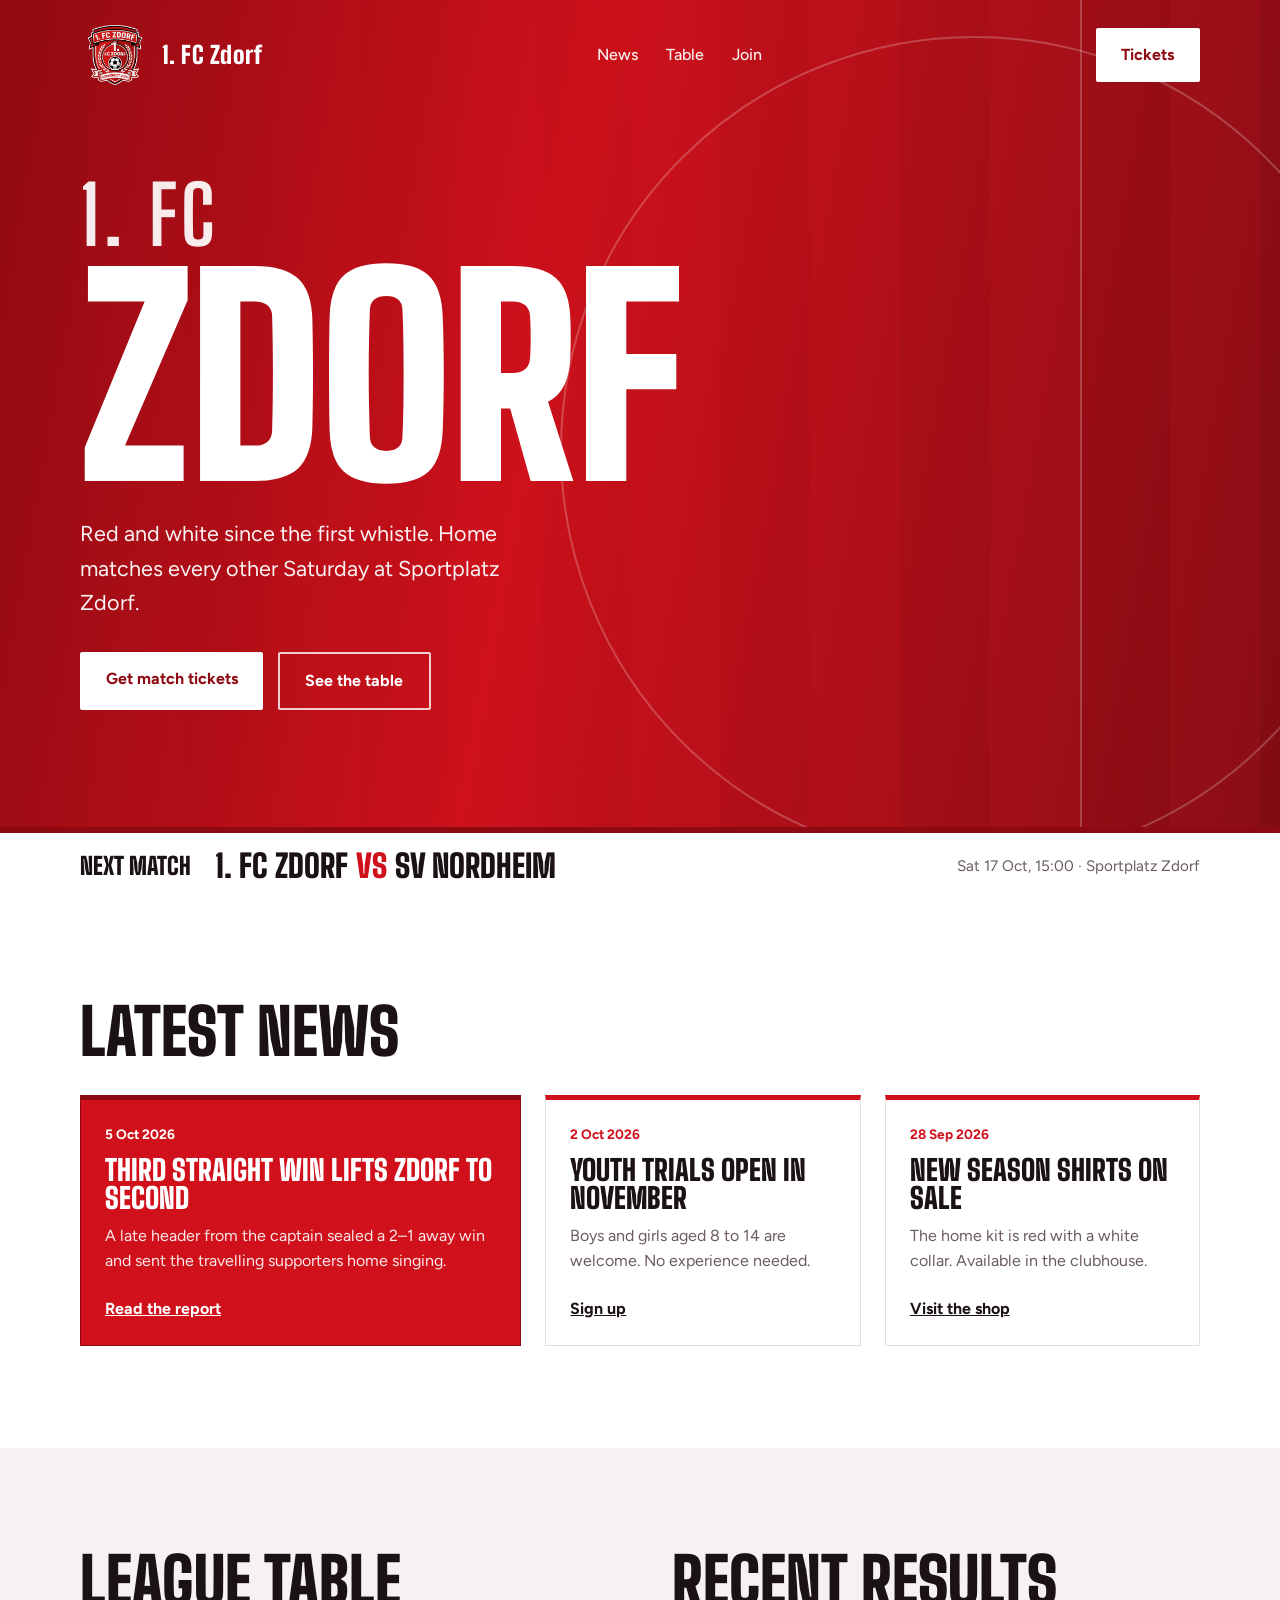
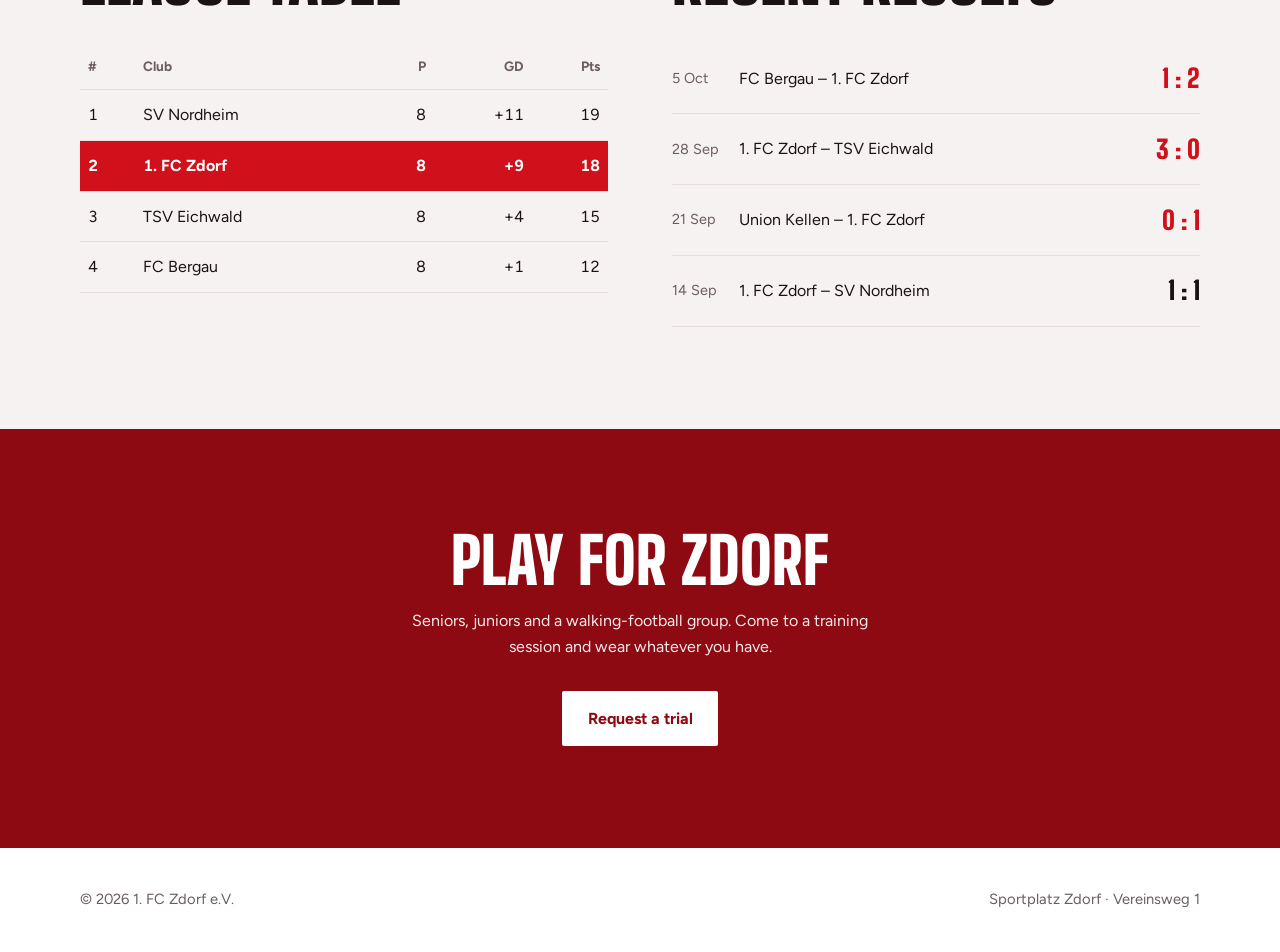
==== index.html @ 0dcc2138 "Initial commit" ====
<!DOCTYPE html>
<html lang="en">

<head>
    <meta charset="utf-8">
    <meta name="viewport" content="width=device-width, initial-scale=1, viewport-fit=cover">
    <title>1. FC Zdorf</title>
    <link rel="preconnect" href="https://fonts.googleapis.com">
    <link rel="preconnect" href="https://fonts.gstatic.com" crossorigin>
    <link
        href="https://fonts.googleapis.com/css2?family=Big+Shoulders+Display:wght@700;900&family=Figtree:wght@400;500;700&display=swap"
        rel="stylesheet">
    <link rel="stylesheet" href="/css/root.css">
    <link rel="stylesheet" href="/css/index.css">
</head>

<body>

    <header class="hero" id="top">
        <nav>
            <div class="wrap">
                <a class="brand" href="#top" aria-label="1. FC Zdorf home">
                    <img class="crest" src="/assets/FC Zdorf Logo Transparent.png" alt="">
                    1. FC Zdorf
                </a>
                <ul>
                    <li><a href="#news">News</a></li>
                    <li><a href="#table">Table</a></li>
                    <li><a href="#join">Join</a></li>
                </ul>
                <a class="btn btn-white" href="#tickets">Tickets</a>
            </div>
        </nav>

        <div class="hero-body">
            <div class="wrap">
                <h1><small>1. FC</small><span>Zdorf</span></h1>
                <p class="lead">Red and white since the first whistle. Home matches every other Saturday at Sportplatz
                    Zdorf.</p>
                <div class="cta">
                    <a class="btn btn-white" href="#tickets">Get match tickets</a>
                    <a class="btn btn-ghost" href="#table">See the table</a>
                </div>
            </div>
        </div>

        <div class="matchbar" id="tickets">
            <div class="wrap">
                <b>Next match</b>
                <div class="teams">1. FC Zdorf<i>vs</i>SV Nordheim</div>
                <time datetime="2026-10-17T15:00">Sat 17 Oct, 15:00 · Sportplatz Zdorf</time>
            </div>
        </div>
    </header>

    <main>
        <section class="block" id="news">
            <div class="wrap">
                <h2>Latest news</h2>
                <div class="news">
                    <article class="card feature">
                        <time datetime="2026-10-05">5 Oct 2026</time>
                        <h3>Third straight win lifts Zdorf to second</h3>
                        <p>A late header from the captain sealed a 2–1 away win and sent the travelling supporters home
                            singing.</p>
                        <a href="#">Read the report</a>
                    </article>
                    <article class="card">
                        <time datetime="2026-10-02">2 Oct 2026</time>
                        <h3>Youth trials open in November</h3>
                        <p>Boys and girls aged 8 to 14 are welcome. No experience needed.</p>
                        <a href="#join">Sign up</a>
                    </article>
                    <article class="card">
                        <time datetime="2026-09-28">28 Sep 2026</time>
                        <h3>New season shirts on sale</h3>
                        <p>The home kit is red with a white collar. Available in the clubhouse.</p>
                        <a href="#">Visit the shop</a>
                    </article>
                </div>
            </div>
        </section>

        <section class="block alt" id="table">
            <div class="wrap two">
                <div>
                    <h2>League table</h2>
                    <div style="overflow-x:auto">
                        <table>
                            <thead>
                                <tr>
                                    <th>#</th>
                                    <th>Club</th>
                                    <th class="num">P</th>
                                    <th class="num">GD</th>
                                    <th class="num">Pts</th>
                                </tr>
                            </thead>
                            <tbody>
                                <tr>
                                    <td>1</td>
                                    <td>SV Nordheim</td>
                                    <td class="num">8</td>
                                    <td class="num">+11</td>
                                    <td class="num">19</td>
                                </tr>
                                <tr class="us">
                                    <td>2</td>
                                    <td>1. FC Zdorf</td>
                                    <td class="num">8</td>
                                    <td class="num">+9</td>
                                    <td class="num">18</td>
                                </tr>
                                <tr>
                                    <td>3</td>
                                    <td>TSV Eichwald</td>
                                    <td class="num">8</td>
                                    <td class="num">+4</td>
                                    <td class="num">15</td>
                                </tr>
                                <tr>
                                    <td>4</td>
                                    <td>FC Bergau</td>
                                    <td class="num">8</td>
                                    <td class="num">+1</td>
                                    <td class="num">12</td>
                                </tr>
                            </tbody>
                        </table>
                    </div>
                </div>
                <div>
                    <h2>Recent results</h2>
                    <div class="res"><span class="d">5 Oct</span><span>FC Bergau – 1. FC Zdorf</span><span
                            class="score w">1 : 2</span></div>
                    <div class="res"><span class="d">28 Sep</span><span>1. FC Zdorf – TSV Eichwald</span><span
                            class="score w">3 : 0</span></div>
                    <div class="res"><span class="d">21 Sep</span><span>Union Kellen – 1. FC Zdorf</span><span
                            class="score w">0 : 1</span></div>
                    <div class="res"><span class="d">14 Sep</span><span>1. FC Zdorf – SV Nordheim</span><span
                            class="score">1 : 1</span></div>
                </div>
            </div>
        </section>

        <section class="block join" id="join">
            <div class="wrap">
                <h2>Play for Zdorf</h2>
                <p>Seniors, juniors and a walking-football group. Come to a training session and wear whatever you have.
                </p>
                <a class="btn btn-white" href="#">Request a trial</a>
            </div>
        </section>
    </main>

    <footer>
        <div class="wrap">
            <span>© 2026 1. FC Zdorf e.V.</span>
            <span>Sportplatz Zdorf · Vereinsweg 1</span>
        </div>
    </footer>

</body>

</html>
---- css/root.css ----
:root{
  --red:#D0111B; --red-deep:#8E0A12; --white:#fff;
  --bg:#fff; --bg-alt:#F6F2F1; --ink:#1B1213; --muted:#6B5C5E; --line:#E6DCDB;
  --display:'Big Shoulders Display','Arial Narrow',Impact,sans-serif;
  --body:'Figtree',system-ui,-apple-system,'Segoe UI',sans-serif;

  box-sizing:border-box;
  padding-top:env(safe-area-inset-top,0px);
  padding-bottom:env(safe-area-inset-bottom,0px);
}
---- css/index.css ----
:root {
    --hero-image: none;
}

@media (prefers-color-scheme: dark) {
    :root:not([data-theme="light"]) {
        --bg: #150E0F;
        --bg-alt: #1F1516;
        --ink: #F6EFEE;
        --muted: #B7A6A8;
        --line: #33262770
    }
}

:root[data-theme="dark"] {
    --bg: #150E0F;
    --bg-alt: #1F1516;
    --ink: #F6EFEE;
    --muted: #B7A6A8;
    --line: #33262770
}

html {
    scroll-padding-top: env(safe-area-inset-top, 0px);
    scroll-behavior: smooth
}

*,
*::before,
*::after {
    box-sizing: border-box
}

body {
    margin: 0;
    background: var(--bg);
    color: var(--ink);
    font-family: var(--body);
    line-height: 1.6;
    -webkit-font-smoothing: antialiased
}

a {
    color: inherit
}

:focus-visible {
    outline: 3px solid var(--red);
    outline-offset: 3px
}

.wrap {
    width: min(1120px, 100% - 2.5rem);
    margin-inline: auto
}

/* ---------- Hero ---------- */
.hero {
    position: relative;
    min-height: 100vh;
    min-height: 100svh;
    color: #fff;
    overflow: hidden;
    display: flex;
    flex-direction: column;
    background:
        linear-gradient(100deg, rgba(142, 10, 18, .94) 0%, rgba(208, 17, 27, .78) 42%, rgba(20, 6, 8, .35) 100%),
        var(--hero-image),
        repeating-linear-gradient(90deg, #B90F18 0 90px, #C8121C 90px 180px);
    background-size: cover;
    background-position: center;
}

/* pitch line: halfway line + centre circle, shown while no image is set */
.hero::before {
    content: "";
    position: absolute;
    right: -12vmin;
    top: 50%;
    width: 92vmin;
    height: 92vmin;
    translate: 0 -50%;
    border: 2px solid rgba(255, 255, 255, .22);
    border-radius: 50%;
    pointer-events: none;
}

.hero::after {
    content: "";
    position: absolute;
    right: calc(34vmin - 12vmin);
    top: 0;
    bottom: 0;
    width: 2px;
    background: rgba(255, 255, 255, .22);
    pointer-events: none;
}

nav {
    position: relative;
    z-index: 2;
    padding-top: 1.25rem
}

nav .wrap {
    display: flex;
    align-items: center;
    justify-content: space-between;
    gap: 1rem
}

.brand {
    display: flex;
    align-items: center;
    gap: .75rem;
    text-decoration: none;
    font-family: var(--display);
    font-weight: 900;
    font-size: 1.5rem;
    letter-spacing: .02em
}

.crest {
    height: 70px;
}

nav ul {
    display: flex;
    gap: 1.75rem;
    list-style: none;
    margin: 0;
    padding: 0;
    font-weight: 500
}

nav ul a {
    text-decoration: none;
    opacity: .92;
    padding: .25rem 0;
    border-bottom: 2px solid transparent
}

nav ul a:hover {
    border-color: #fff
}

.btn {
    display: inline-block;
    font-weight: 700;
    text-decoration: none;
    padding: .9rem 1.6rem;
    border-radius: 2px;
    transition: transform .15s, background .15s, color .15s
}

.btn-white {
    background: #fff;
    color: var(--red-deep)
}

.btn-white:hover {
    transform: translateY(-2px)
}

.btn-ghost {
    border: 2px solid rgba(255, 255, 255, .8);
    color: #fff
}

.btn-ghost:hover {
    background: #fff;
    color: var(--red-deep)
}

.btn-red {
    background: var(--red);
    color: #fff
}

.btn-red:hover {
    background: var(--red-deep)
}

.hero-body {
    position: relative;
    z-index: 2;
    flex: 1;
    display: flex;
    align-items: center;
    padding: 3rem 0 5rem
}

.hero h1 {
    margin: 0;
    font-family: var(--display);
    font-weight: 900;
    line-height: .82;
    text-transform: uppercase;
    font-size: clamp(5rem, 21vw, 19rem);
    letter-spacing: -.01em;
}

.hero h1 small {
    display: block;
    font-size: .3em;
    letter-spacing: .06em;
    line-height: 1;
    margin-bottom: .15em;
    font-weight: 700;
    opacity: .92
}

.hero h1 span {
    display: block;
    animation: rise .9s cubic-bezier(.2, .8, .2, 1) both
}

@keyframes rise {
    from {
        opacity: 0;
        transform: translateY(40px)
    }

    to {
        opacity: 1;
        transform: none
    }
}

.hero p.lead {
    max-width: 34ch;
    font-size: clamp(1.05rem, 2vw, 1.35rem);
    margin: 1.75rem 0 2rem;
    opacity: .95
}

.cta {
    display: flex;
    flex-wrap: wrap;
    gap: .9rem
}

.matchbar {
    position: relative;
    z-index: 2;
    background: #fff;
    color: var(--ink);
    border-top: 6px solid var(--red-deep)
}

.matchbar .wrap {
    display: grid;
    grid-template-columns: auto 1fr auto;
    align-items: center;
    gap: 1.5rem;
    padding-block: 1.1rem
}

.matchbar b {
    font-family: var(--display);
    font-size: 1.5rem;
    font-weight: 900;
    text-transform: uppercase;
    line-height: 1
}

.matchbar .teams {
    font-family: var(--display);
    font-size: clamp(1.4rem, 3vw, 2rem);
    font-weight: 900;
    text-transform: uppercase;
    line-height: 1
}

.matchbar .teams i {
    font-style: normal;
    color: var(--red);
    padding-inline: .5rem
}

.matchbar time {
    color: var(--muted);
    font-size: .95rem;
    text-align: right
}

/* ---------- Sections ---------- */
section.block {
    padding: clamp(3.5rem, 8vw, 6.5rem) 0
}

section.alt {
    background: var(--bg-alt)
}

h2 {
    font-family: var(--display);
    font-weight: 900;
    text-transform: uppercase;
    font-size: clamp(2.4rem, 6vw, 4rem);
    line-height: .95;
    margin: 0 0 2rem
}

.news {
    display: grid;
    grid-template-columns: 1.4fr 1fr 1fr;
    gap: 1.5rem
}

.card {
    background: var(--bg);
    border: 1px solid var(--line);
    border-top: 5px solid var(--red);
    padding: 1.5rem;
    display: flex;
    flex-direction: column;
    gap: .6rem
}

.card.feature {
    background: var(--red);
    color: #fff;
    border-color: var(--red-deep)
}

.card h3 {
    font-family: var(--display);
    font-size: 1.8rem;
    line-height: 1;
    margin: 0;
    font-weight: 900;
    text-transform: uppercase
}

.card p {
    margin: 0;
    color: var(--muted)
}

.card.feature p {
    color: rgba(255, 255, 255, .9)
}

.card time {
    font-size: .85rem;
    font-weight: 700;
    color: var(--red)
}

.card.feature time {
    color: #fff
}

.card a {
    margin-top: auto;
    font-weight: 700;
    padding-top: .75rem
}

.two {
    display: grid;
    grid-template-columns: 1fr 1fr;
    gap: clamp(2rem, 5vw, 4rem)
}

table {
    width: 100%;
    border-collapse: collapse;
    font-variant-numeric: tabular-nums
}

th,
td {
    padding: .75rem .5rem;
    text-align: left;
    border-bottom: 1px solid var(--line)
}

th {
    font-size: .85rem;
    color: var(--muted);
    font-weight: 700
}

td.num,
th.num {
    text-align: right
}

tr.us td {
    background: var(--red);
    color: #fff;
    font-weight: 700
}

.res {
    display: grid;
    grid-template-columns: 3.2rem 1fr auto;
    gap: 1rem;
    align-items: center;
    padding: .9rem 0;
    border-bottom: 1px solid var(--line)
}

.res .d {
    color: var(--muted);
    font-size: .9rem
}

.res .score {
    font-family: var(--display);
    font-weight: 900;
    font-size: 1.6rem
}

.res .score.w {
    color: var(--red)
}

.join {
    background: var(--red-deep);
    color: #fff;
    text-align: center
}

.join h2 {
    margin-bottom: 1rem
}

.join p {
    max-width: 46ch;
    margin: 0 auto 2rem;
    opacity: .92
}

footer {
    padding: 2.5rem 0;
    color: var(--muted);
    font-size: .92rem
}

footer .wrap {
    display: flex;
    flex-wrap: wrap;
    justify-content: space-between;
    gap: 1rem
}

@media (max-width:860px) {
    nav ul {
        display: none
    }

    .news,
    .two {
        grid-template-columns: 1fr
    }

    .matchbar .wrap {
        grid-template-columns: 1fr;
        gap: .4rem
    }

    .matchbar time {
        text-align: left
    }

    .hero::after {
        display: none
    }
}

@media (prefers-reduced-motion:reduce) {
    .hero h1 span {
        animation: none
    }

    html {
        scroll-behavior: auto
    }
}
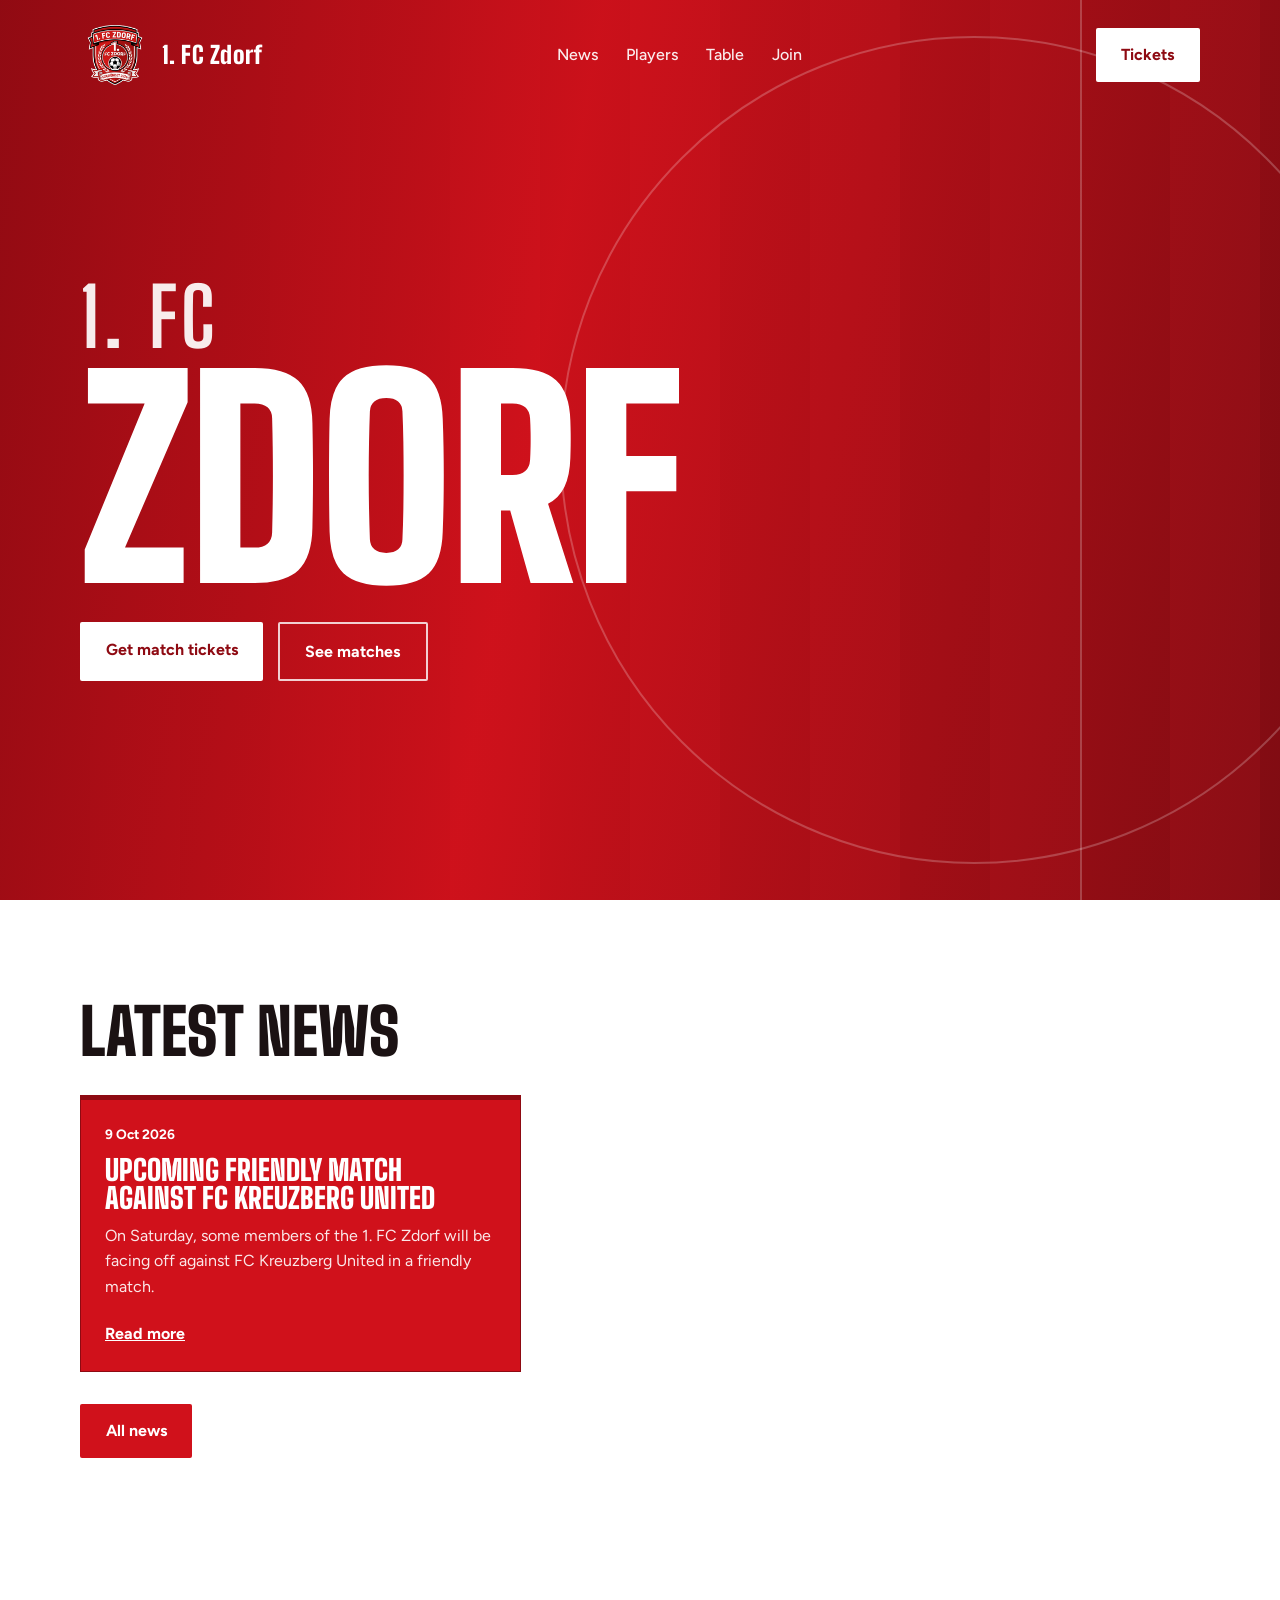
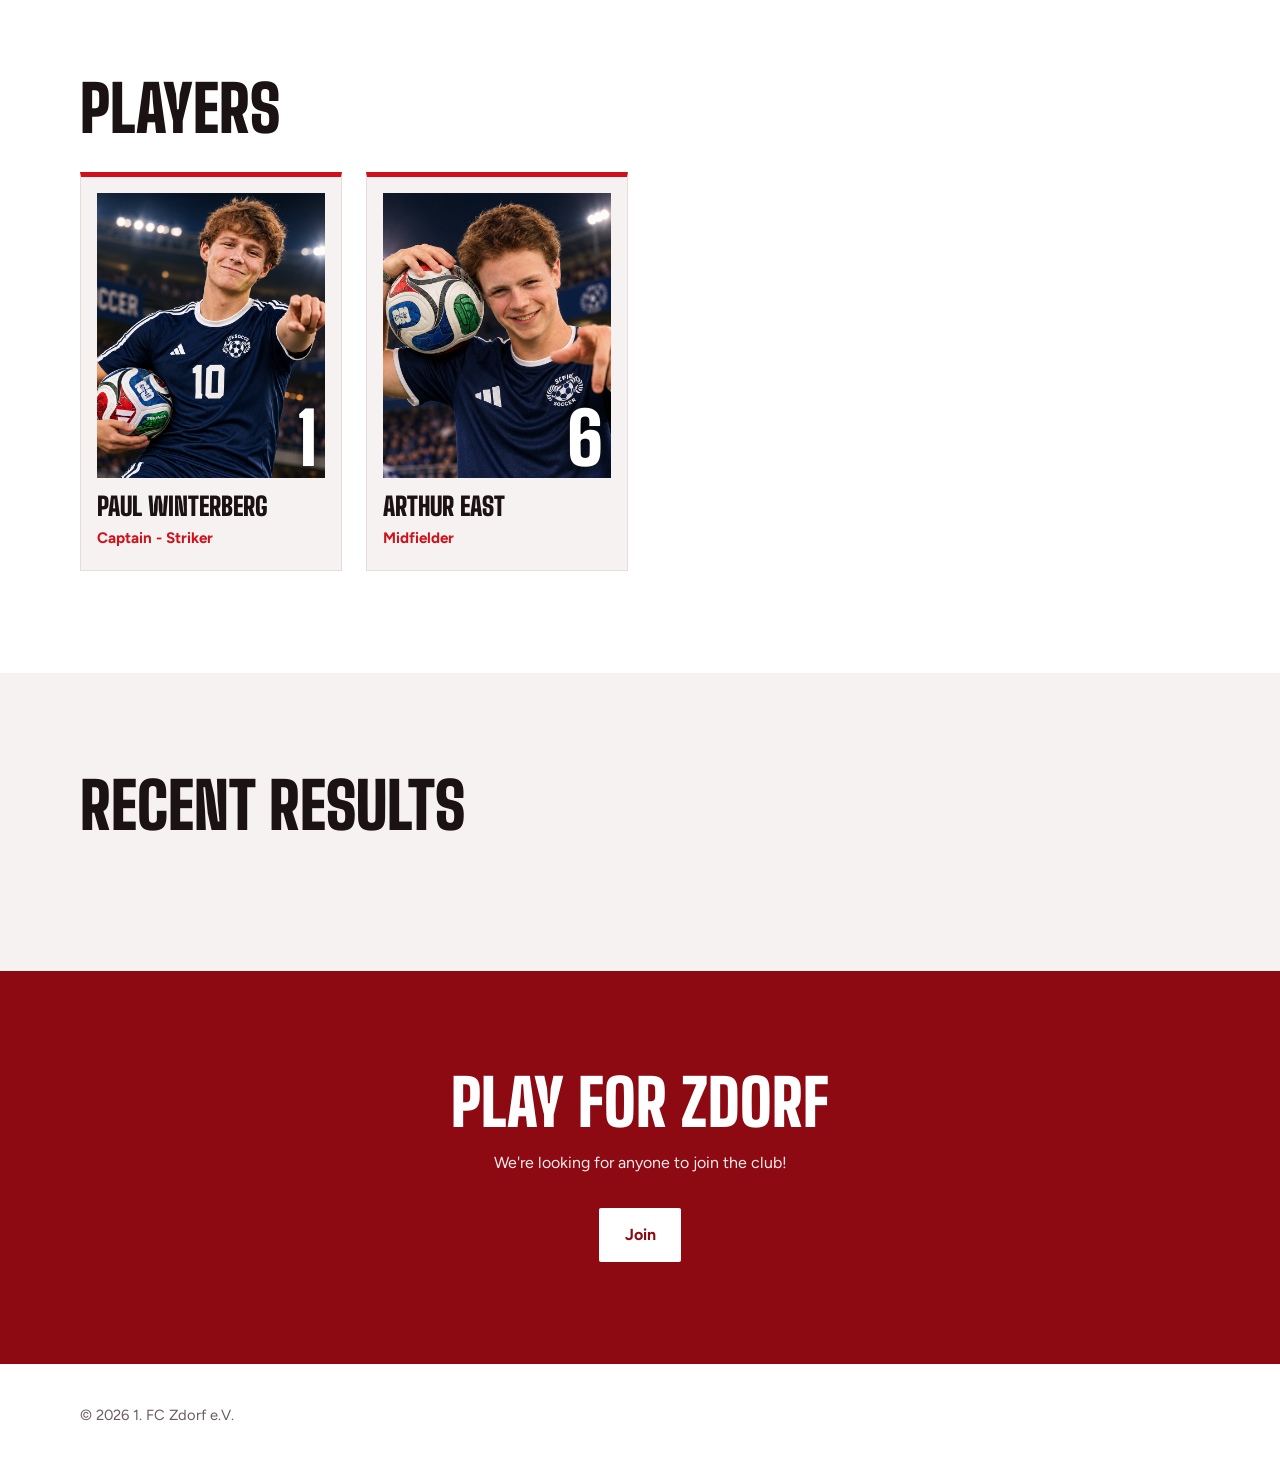
==== commit 7d9bbc25: "Big update" ====
--- a/index.html
+++ b/index.html
@@ -10,8 +10,8 @@
     <link
         href="https://fonts.googleapis.com/css2?family=Big+Shoulders+Display:wght@700;900&family=Figtree:wght@400;500;700&display=swap"
         rel="stylesheet">
-    <link rel="stylesheet" href="/css/root.css">
-    <link rel="stylesheet" href="/css/index.css">
+    <link rel="stylesheet" href="./css/root.css">
+    <link rel="stylesheet" href="./css/index.css">
 </head>
 
 <body>
@@ -20,35 +20,35 @@
         <nav>
             <div class="wrap">
                 <a class="brand" href="#top" aria-label="1. FC Zdorf home">
-                    <img class="crest" src="/assets/FC Zdorf Logo Transparent.png" alt="">
+                    <img class="crest" src="./assets/FC Zdorf Logo Transparent.png" alt="">
                     1. FC Zdorf
                 </a>
                 <ul>
-                    <li><a href="#news">News</a></li>
+                    <li><a href="./news.html">News</a></li>
+                    <li><a href="#players">Players</a></li>
                     <li><a href="#table">Table</a></li>
                     <li><a href="#join">Join</a></li>
                 </ul>
-                <a class="btn btn-white" href="#tickets">Tickets</a>
+                <a class="btn btn-white" href="./tickets.html">Tickets</a>
             </div>
         </nav>
 
         <div class="hero-body">
             <div class="wrap">
                 <h1><small>1. FC</small><span>Zdorf</span></h1>
-                <p class="lead">Red and white since the first whistle. Home matches every other Saturday at Sportplatz
-                    Zdorf.</p>
+                <p class="lead"></p>
                 <div class="cta">
-                    <a class="btn btn-white" href="#tickets">Get match tickets</a>
-                    <a class="btn btn-ghost" href="#table">See the table</a>
+                    <a class="btn btn-white" href="./tickets.html">Get match tickets</a>
+                    <a class="btn btn-ghost" href="#table">See matches</a>
                 </div>
             </div>
         </div>
 
-        <div class="matchbar" id="tickets">
+        <div class="matchbar" id="tickets" hidden>
             <div class="wrap">
                 <b>Next match</b>
-                <div class="teams">1. FC Zdorf<i>vs</i>SV Nordheim</div>
-                <time datetime="2026-10-17T15:00">Sat 17 Oct, 15:00 · Sportplatz Zdorf</time>
+                <div class="teams"></div>
+                <time></time>
             </div>
         </div>
     </header>
@@ -57,88 +57,24 @@
         <section class="block" id="news">
             <div class="wrap">
                 <h2>Latest news</h2>
-                <div class="news">
-                    <article class="card feature">
-                        <time datetime="2026-10-05">5 Oct 2026</time>
-                        <h3>Third straight win lifts Zdorf to second</h3>
-                        <p>A late header from the captain sealed a 2–1 away win and sent the travelling supporters home
-                            singing.</p>
-                        <a href="#">Read the report</a>
-                    </article>
-                    <article class="card">
-                        <time datetime="2026-10-02">2 Oct 2026</time>
-                        <h3>Youth trials open in November</h3>
-                        <p>Boys and girls aged 8 to 14 are welcome. No experience needed.</p>
-                        <a href="#join">Sign up</a>
-                    </article>
-                    <article class="card">
-                        <time datetime="2026-09-28">28 Sep 2026</time>
-                        <h3>New season shirts on sale</h3>
-                        <p>The home kit is red with a white collar. Available in the clubhouse.</p>
-                        <a href="#">Visit the shop</a>
-                    </article>
-                </div>
+                <div class="news" id="home-news" aria-live="polite"></div>
+                <p style="margin-top:2rem"><a class="btn btn-red" href="./news.html">All news</a></p>
+            </div>
+        </section>
+
+        <section class="block" id="players">
+            <div class="wrap">
+                <h2>Players</h2>
+                <div class="players-track" tabindex="0" aria-label="Player cards"></div>
+                <div class="players-dots" role="group" aria-label="Player carousel position"></div>
             </div>
         </section>
 
         <section class="block alt" id="table">
-            <div class="wrap two">
-                <div>
-                    <h2>League table</h2>
-                    <div style="overflow-x:auto">
-                        <table>
-                            <thead>
-                                <tr>
-                                    <th>#</th>
-                                    <th>Club</th>
-                                    <th class="num">P</th>
-                                    <th class="num">GD</th>
-                                    <th class="num">Pts</th>
-                                </tr>
-                            </thead>
-                            <tbody>
-                                <tr>
-                                    <td>1</td>
-                                    <td>SV Nordheim</td>
-                                    <td class="num">8</td>
-                                    <td class="num">+11</td>
-                                    <td class="num">19</td>
-                                </tr>
-                                <tr class="us">
-                                    <td>2</td>
-                                    <td>1. FC Zdorf</td>
-                                    <td class="num">8</td>
-                                    <td class="num">+9</td>
-                                    <td class="num">18</td>
-                                </tr>
-                                <tr>
-                                    <td>3</td>
-                                    <td>TSV Eichwald</td>
-                                    <td class="num">8</td>
-                                    <td class="num">+4</td>
-                                    <td class="num">15</td>
-                                </tr>
-                                <tr>
-                                    <td>4</td>
-                                    <td>FC Bergau</td>
-                                    <td class="num">8</td>
-                                    <td class="num">+1</td>
-                                    <td class="num">12</td>
-                                </tr>
-                            </tbody>
-                        </table>
-                    </div>
-                </div>
+            <div class="wrap">
                 <div>
                     <h2>Recent results</h2>
-                    <div class="res"><span class="d">5 Oct</span><span>FC Bergau – 1. FC Zdorf</span><span
-                            class="score w">1 : 2</span></div>
-                    <div class="res"><span class="d">28 Sep</span><span>1. FC Zdorf – TSV Eichwald</span><span
-                            class="score w">3 : 0</span></div>
-                    <div class="res"><span class="d">21 Sep</span><span>Union Kellen – 1. FC Zdorf</span><span
-                            class="score w">0 : 1</span></div>
-                    <div class="res"><span class="d">14 Sep</span><span>1. FC Zdorf – SV Nordheim</span><span
-                            class="score">1 : 1</span></div>
+                    <div id="results"></div>
                 </div>
             </div>
         </section>
@@ -146,9 +82,9 @@
         <section class="block join" id="join">
             <div class="wrap">
                 <h2>Play for Zdorf</h2>
-                <p>Seniors, juniors and a walking-football group. Come to a training session and wear whatever you have.
+                <p>We're looking for anyone to join the club!
                 </p>
-                <a class="btn btn-white" href="#">Request a trial</a>
+                <a class="btn btn-white" href="mailto:fc.zdorf@gmail.com">Join</a>
             </div>
         </section>
     </main>
@@ -156,10 +92,11 @@
     <footer>
         <div class="wrap">
             <span>© 2026 1. FC Zdorf e.V.</span>
-            <span>Sportplatz Zdorf · Vereinsweg 1</span>
         </div>
     </footer>
 
 </body>
 
+<script src="./js/index.js"></script>
+
 </html>
--- a/css/root.css
+++ b/css/root.css
@@ -1,6 +1,6 @@
 :root{
   --red:#D0111B; --red-deep:#8E0A12; --white:#fff;
-  --bg:#fff; --bg-alt:#F6F2F1; --ink:#1B1213; --muted:#6B5C5E; --line:#E6DCDB;
+  --bg:#fff; --bg-alt:#F6F2F1; --ink:#1B1213; --muted:#6B5C5E; --line:#E6DCDB; --muted-on-white:#4e4244;
   --display:'Big Shoulders Display','Arial Narrow',Impact,sans-serif;
   --body:'Figtree',system-ui,-apple-system,'Segoe UI',sans-serif;
 
--- a/css/index.css
+++ b/css/index.css
@@ -261,7 +261,8 @@
     font-size: 1.5rem;
     font-weight: 900;
     text-transform: uppercase;
-    line-height: 1
+    line-height: 1;
+    color: var(--muted);
 }
 
 .matchbar .teams {
@@ -269,7 +270,8 @@
     font-size: clamp(1.4rem, 3vw, 2rem);
     font-weight: 900;
     text-transform: uppercase;
-    line-height: 1
+    line-height: 1;
+    color: var(--muted-on-white);
 }
 
 .matchbar .teams i {
@@ -279,8 +281,9 @@
 }
 
 .matchbar time {
-    color: var(--muted);
-    font-size: .95rem;
+    color: var(--red);
+    font-size: 1.05rem;
+    font-weight: bold;
     text-align: right
 }
 
@@ -434,6 +437,134 @@
     opacity: .92
 }
 
+/* ---------- Players ---------- */
+.players-track {
+    --gap: 1.5rem;
+    display: flex;
+    gap: var(--gap);
+    overflow-x: auto;
+    scroll-snap-type: x mandatory;
+    scrollbar-width: none;
+    -webkit-overflow-scrolling: touch;
+}
+
+.players-track::-webkit-scrollbar {
+    display: none
+}
+
+.player {
+    flex: 0 0 calc((100% - 3 * var(--gap)) / 4);
+    scroll-snap-align: start;
+    background: var(--bg-alt);
+    border: 1px solid var(--line);
+    border-top: 5px solid var(--red);
+    padding: 1rem 1rem 1.25rem
+}
+
+.player .photo {
+    position: relative;
+    aspect-ratio: 4 / 5;
+    overflow: hidden;
+    background: var(--line);
+    margin-bottom: 1rem
+}
+
+.player .photo img {
+    width: 100%;
+    height: 100%;
+    object-fit: cover;
+    display: block
+}
+
+.player .number {
+    position: absolute;
+    right: .5rem;
+    bottom: .25rem;
+    font-family: var(--display);
+    font-weight: 900;
+    font-size: 4.5rem;
+    line-height: 1;
+    color: #fff;
+    text-shadow: 0 2px 12px rgba(0, 0, 0, .55)
+}
+
+.player h3 {
+    margin: 0;
+    font-family: var(--display);
+    font-weight: 900;
+    font-size: 1.6rem;
+    line-height: 1;
+    text-transform: uppercase
+}
+
+.player p {
+    margin: .4rem 0 0;
+    color: var(--red);
+    font-weight: 700;
+    font-size: .95rem
+}
+
+.players-dots {
+    display: flex;
+    justify-content: center;
+    gap: .25rem;
+    margin-top: 1.25rem
+}
+
+.players-dots[hidden] {
+    display: none
+}
+
+.players-dots button {
+    /* 24px tap target, small visible dot via ::before */
+    width: 24px;
+    height: 24px;
+    padding: 0;
+    border: 0;
+    background: none;
+    cursor: pointer;
+    display: grid;
+    place-items: center
+}
+
+.players-dots button::before {
+    content: "";
+    width: 10px;
+    height: 10px;
+    border-radius: 999px;
+    background: var(--muted);
+    opacity: .4;
+    transition: width .25s, opacity .25s, background .25s
+}
+
+.players-dots button:hover::before {
+    opacity: .8
+}
+
+.players-dots button[aria-current="true"]::before {
+    width: 26px;
+    background: var(--red);
+    opacity: 1
+}
+
+@media (prefers-reduced-motion:reduce) {
+    .players-dots button::before {
+        transition: none
+    }
+}
+
+@media (max-width:860px) {
+    .player {
+        flex-basis: calc((100% - var(--gap)) / 2)
+    }
+}
+
+@media (max-width:480px) {
+    .player {
+        flex-basis: 78%
+    }
+}
+
 footer {
     padding: 2.5rem 0;
     color: var(--muted);
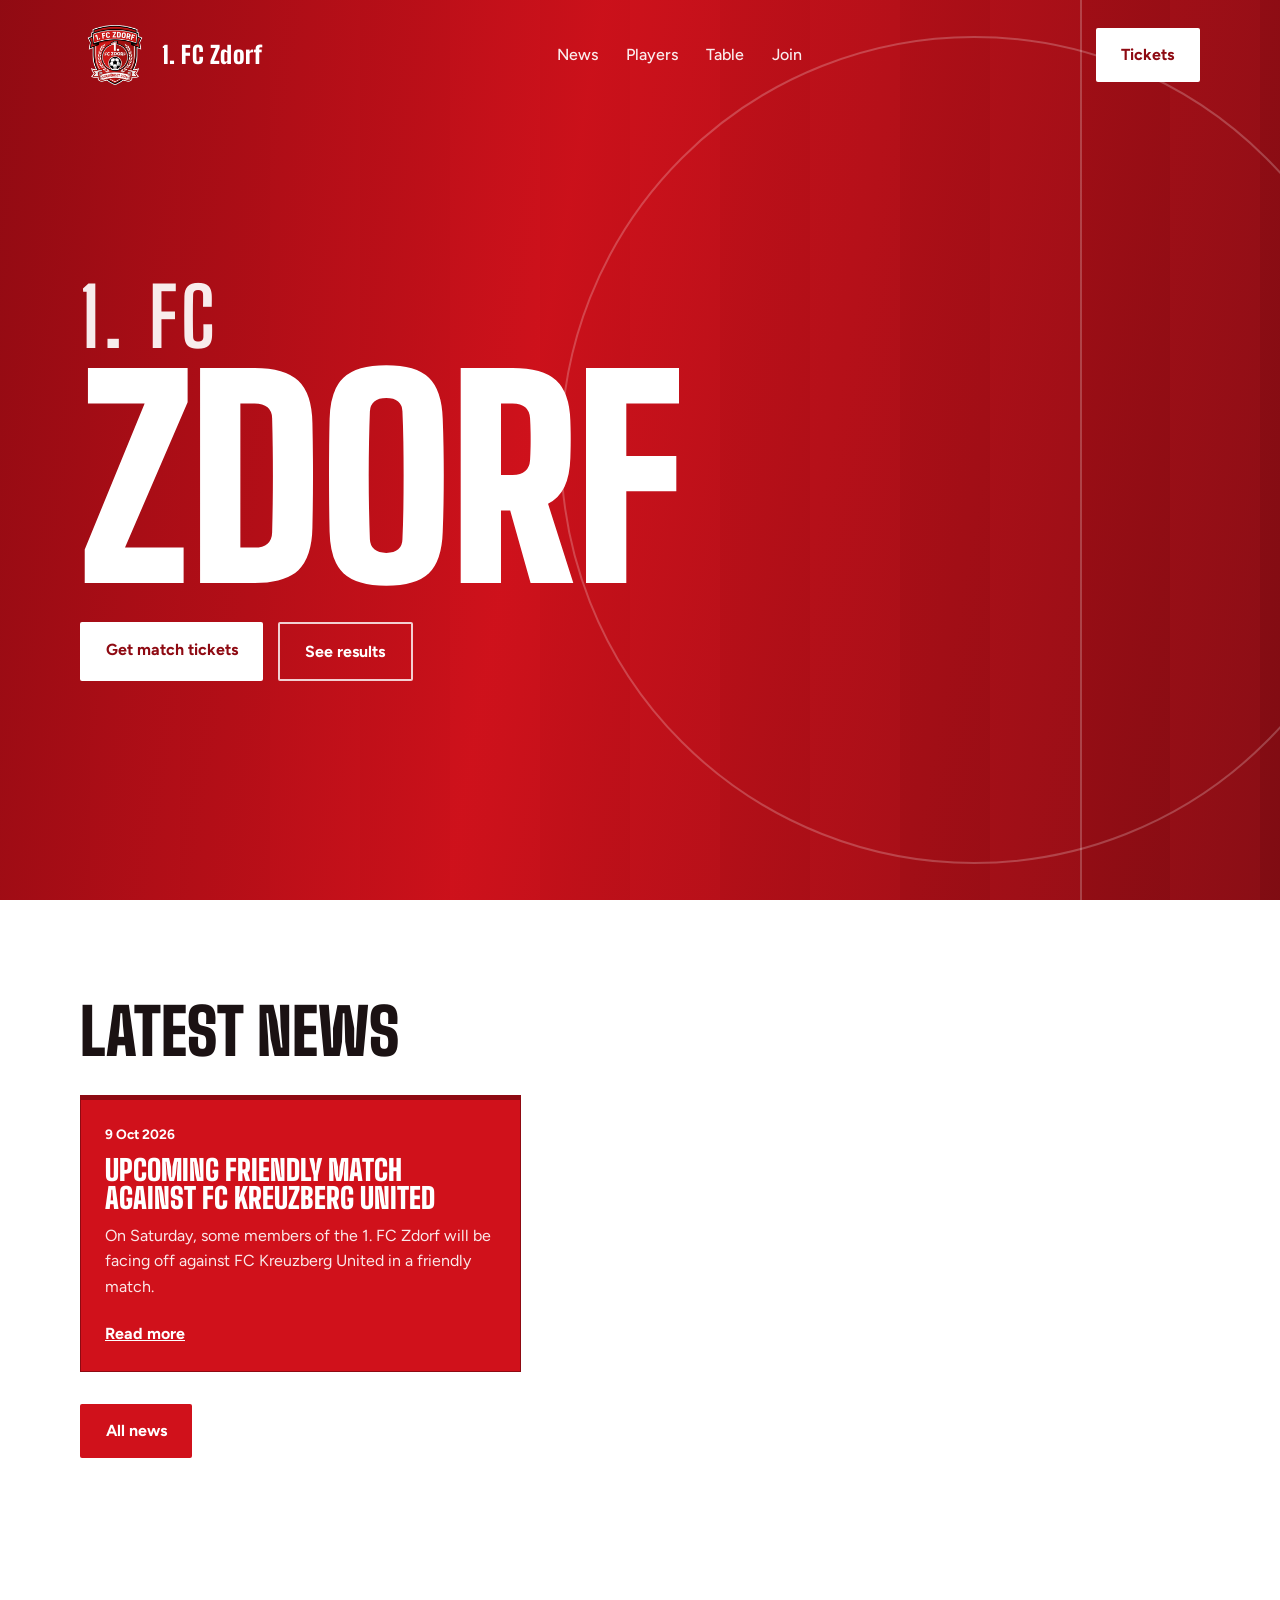
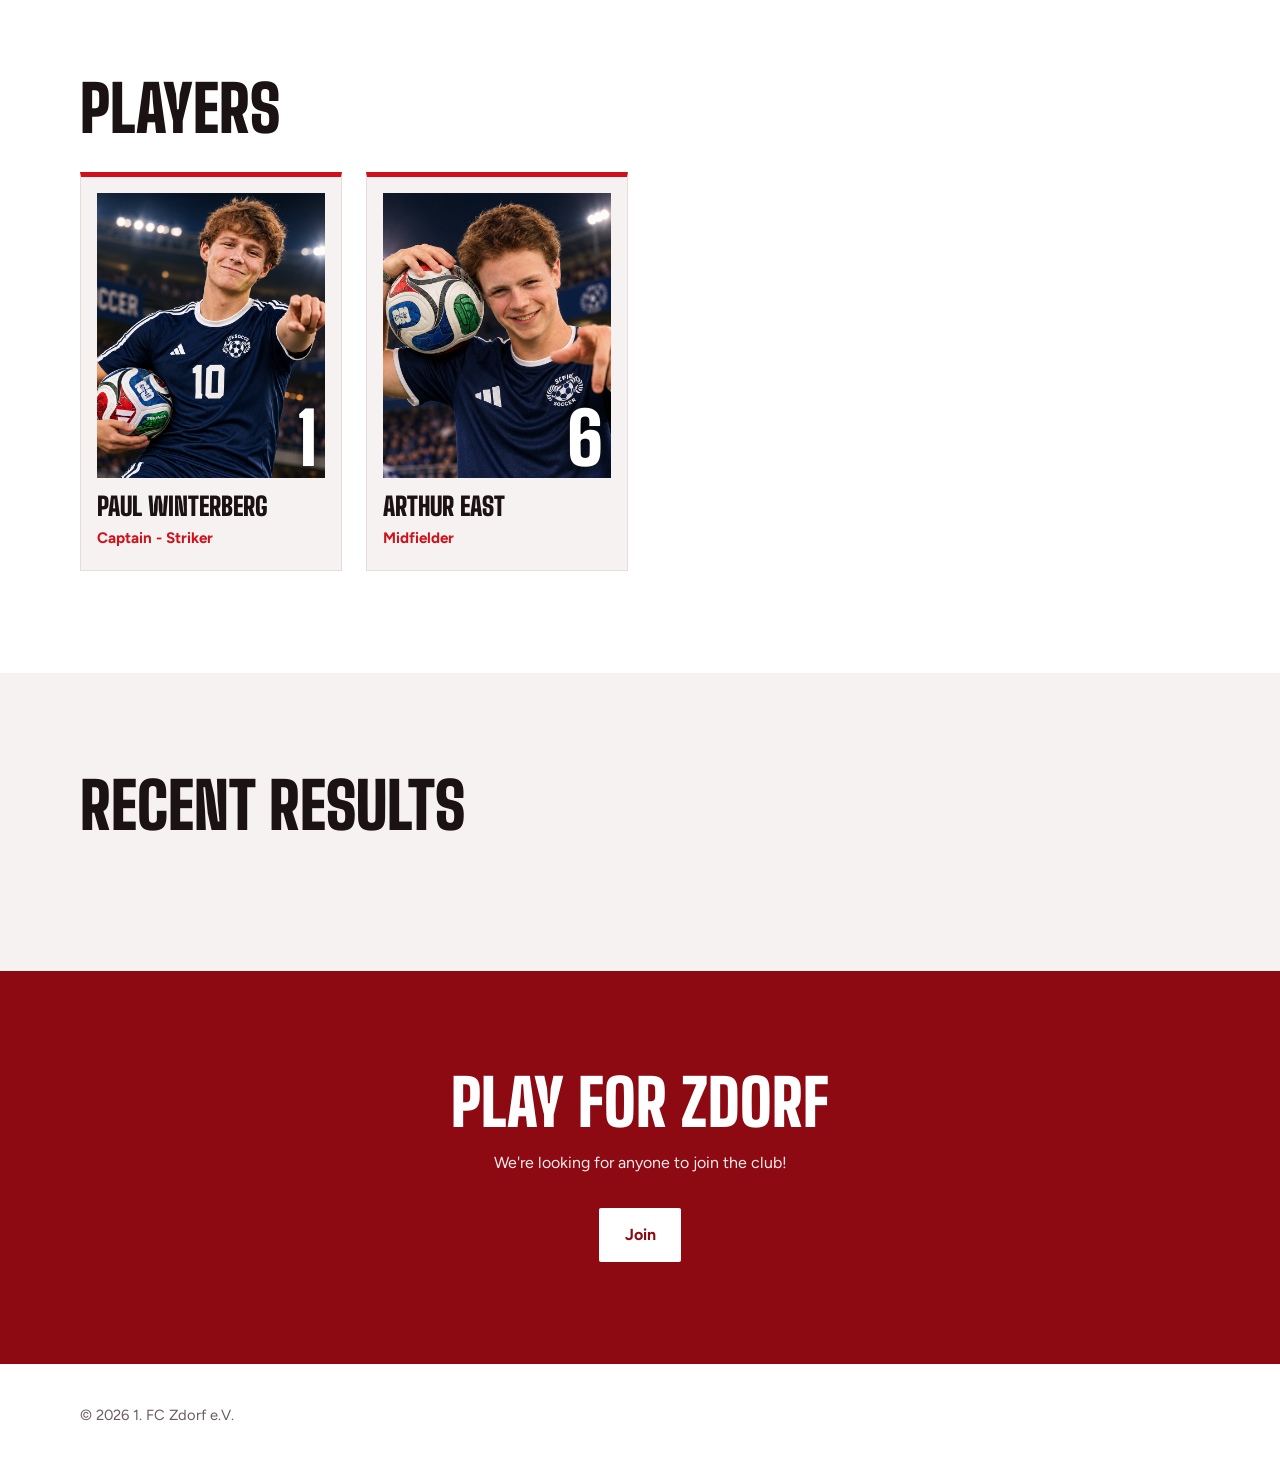
==== commit 30807ac1: "Fixed links" ====
--- a/index.html
+++ b/index.html
@@ -39,7 +39,7 @@
                 <p class="lead"></p>
                 <div class="cta">
                     <a class="btn btn-white" href="./tickets.html">Get match tickets</a>
-                    <a class="btn btn-ghost" href="#table">See matches</a>
+                    <a class="btn btn-ghost" href="#table">See results</a>
                 </div>
             </div>
         </div>
